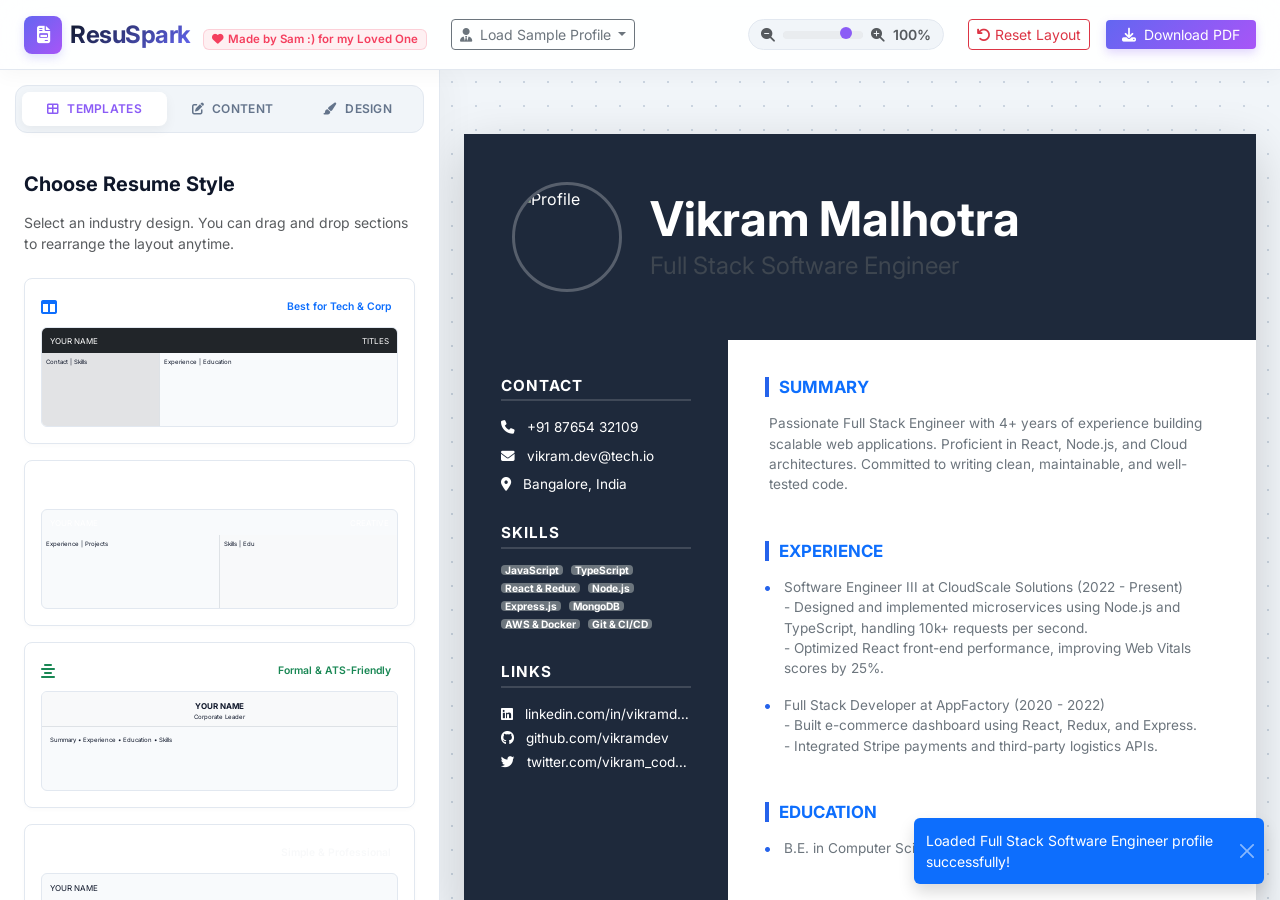
==== index.html @ ab0a23f7 "Initial commit of ResuSpark - Canva-Style Resume Builder" ====
<!DOCTYPE html>
<html lang="en">

<head>
    <meta charset="UTF-8">
    <meta name="viewport" content="width=device-width, initial-scale=1.0">
    <title>ResuSpark | Made by Sam :) for my Loved One</title>
    <!-- Google Fonts: Inter, Outfit, Fira Code, Grand Hotel, Playfair Display, Montserrat, Merriweather -->
    <link rel="preconnect" href="https://fonts.googleapis.com">
    <link rel="preconnect" href="https://fonts.gstatic.com" crossorigin>
    <link
        href="https://fonts.googleapis.com/css2?family=Fira+Code:wght@400;500&family=Grand+Hotel&family=Inter:wght@300;400;500;600;700&family=Merriweather:wght@300;400;700&family=Montserrat:wght@300;400;500;600;700&family=Outfit:wght@400;500;600;700&family=Playfair+Display:ital,wght@0,400;0,600;0,700;1,400&display=swap"
        rel="stylesheet">
    <!-- Bootstrap 5 CSS -->
    <link href="https://cdn.jsdelivr.net/npm/bootstrap@5.3.0/dist/css/bootstrap.min.css" rel="stylesheet">
    <!-- Font Awesome for Icons -->
    <link rel="stylesheet" href="https://cdnjs.cloudflare.com/ajax/libs/font-awesome/6.4.0/css/all.min.css">
    <link rel="stylesheet" href="style.css">
</head>

<body>

    <!-- Premium Floating Glass Navbar -->
    <header class="main-header py-3 px-4 d-flex justify-content-between align-items-center">
        <div class="logo d-flex align-items-center gap-4">
            <div class="d-flex align-items-center">
                <div class="logo-icon text-white rounded-3 me-2 d-flex align-items-center justify-content-center">
                    <i class="fas fa-file-invoice"></i>
                </div>
                <div>
                    <span class="fw-bold fs-4 logo-text">ResuSpark</span>
                    <span class="badge bg-love-soft text-love fs-xs ms-2 px-2 py-1"><i class="fas fa-heart me-1"></i>Made by Sam :) for my Loved One</span>
                </div>
            </div>

            <!-- Profile Dropdown (Moved to Left Side) -->
            <div class="dropdown">
                <button class="btn btn-outline-secondary btn-sm dropdown-toggle" type="button" id="profileDropdown" data-bs-toggle="dropdown" aria-expanded="false">
                    <i class="fas fa-user-tie me-2"></i>Load Sample Profile
                </button>
                <ul class="dropdown-menu shadow border-0" aria-labelledby="profileDropdown">
                    <li><a class="dropdown-item py-2" href="#" onclick="loadProfile('it')"><i class="fas fa-code me-2 text-primary"></i>IT & Software Engineer</a></li>
                    <li><a class="dropdown-item py-2" href="#" onclick="loadProfile('creative')"><i class="fas fa-paint-brush me-2 text-rose"></i>UI/UX Designer</a></li>
                    <li><a class="dropdown-item py-2" href="#" onclick="loadProfile('corporate')"><i class="fas fa-briefcase me-2 text-success"></i>Senior Project Manager</a></li>
                    <li><a class="dropdown-item py-2" href="#" onclick="loadProfile('marketing')"><i class="fas fa-bullhorn me-2 text-warning"></i>Growth Marketer</a></li>
                </ul>
            </div>
        </div>

        <div class="header-actions d-flex align-items-center gap-3">
            <!-- Zoom Controller (Canva Style) -->
            <div class="zoom-controls d-flex align-items-center gap-2 me-2">
                <i class="fas fa-search-minus text-muted small"></i>
                <input type="range" id="zoomRange" min="50" max="110" value="100" class="form-range" oninput="adjustZoom(this.value)">
                <i class="fas fa-search-plus text-muted small"></i>
                <span id="zoomVal" class="small fw-semibold text-muted" style="min-width: 35px;">100%</span>
            </div>
            
            <button id="resetLayoutBtn" onclick="resetLayout()" class="btn btn-outline-danger btn-sm" title="Reset layout and columns">
                <i class="fas fa-undo me-1"></i>Reset Layout
            </button>

            <button id="downloadBtn" onclick="printCV()" class="btn btn-primary btn-sm px-3 shadow-glow">
                <i class="fas fa-download me-2"></i>Download PDF
            </button>
        </div>
    </header>

    <main class="app-container">
        <!-- Left Editor Dashboard (Canva Style) -->
        <section id="cv-form" class="form-section d-flex flex-column">
            <!-- Navigation Tabs -->
            <div class="sidebar-tabs d-flex">
                <button class="tab-btn active flex-fill" onclick="switchTab('templates-tab')">
                    <i class="fas fa-th-large me-2"></i>Templates
                </button>
                <button class="tab-btn flex-fill" onclick="switchTab('content-tab')">
                    <i class="fas fa-edit me-2"></i>Content
                </button>
                <button class="tab-btn flex-fill" onclick="switchTab('design-tab')">
                    <i class="fas fa-paint-brush me-2"></i>Design
                </button>
            </div>

            <!-- Tab Panels -->
            <div class="tab-content flex-grow-1 p-4 overflow-y-auto">
                
                <!-- TEMPLATES TAB -->
                <div id="templates-tab" class="tab-pane active">
                    <h5 class="fw-bold mb-3">Choose Resume Style</h5>
                    <p class="text-muted small mb-4">Select an industry design. You can drag and drop sections to rearrange the layout anytime.</p>
                    
                    <div class="template-grid-list d-flex flex-column gap-3">
                        <!-- Modern Sidebar Card -->
                        <div class="template-card p-3 border rounded-3 cursor-pointer" onclick="selectTemplate('variant1')">
                            <div class="d-flex align-items-center justify-content-between mb-2">
                                <span class="fw-semibold text-white"><i class="fas fa-columns me-2 text-primary"></i>Modern Sidebar</span>
                                <span class="badge bg-primary-soft text-primary fs-xxs">Best for Tech & Corp</span>
                            </div>
                            <div class="template-card-preview border rounded position-relative overflow-hidden" style="height: 100px;">
                                <div class="bg-dark text-white p-2 d-flex justify-content-between align-items-center" style="height: 25px; font-size: 8px;">
                                    <span>YOUR NAME</span>
                                    <span>TITLES</span>
                                </div>
                                <div class="row g-0" style="height: 75px;">
                                    <div class="col-4 bg-secondary-subtle p-1 border-end" style="font-size: 6px;">Contact | Skills</div>
                                    <div class="col-8 p-1" style="font-size: 6px;">Experience | Education</div>
                                </div>
                            </div>
                        </div>

                        <!-- Sleek Split Card -->
                        <div class="template-card p-3 border rounded-3 cursor-pointer" onclick="selectTemplate('variant4')">
                            <div class="d-flex align-items-center justify-content-between mb-2">
                                <span class="fw-semibold text-white"><i class="fas fa-columns me-2 text-rose"></i>Sleek Split</span>
                                <span class="badge bg-rose-soft text-rose fs-xxs">Best for Creative</span>
                            </div>
                            <div class="template-card-preview border rounded position-relative overflow-hidden" style="height: 100px;">
                                <div class="bg-rose text-white p-2 d-flex justify-content-between align-items-center" style="height: 25px; font-size: 8px;">
                                    <span>YOUR NAME</span>
                                    <span>CREATIVE</span>
                                </div>
                                <div class="row g-0" style="height: 75px;">
                                    <div class="col-6 p-1 border-end" style="font-size: 6px;">Experience | Projects</div>
                                    <div class="col-6 p-1 bg-light" style="font-size: 6px;">Skills | Edu</div>
                                </div>
                            </div>
                        </div>

                        <!-- Classic Centered Card -->
                        <div class="template-card p-3 border rounded-3 cursor-pointer" onclick="selectTemplate('variant2')">
                            <div class="d-flex align-items-center justify-content-between mb-2">
                                <span class="fw-semibold text-white"><i class="fas fa-align-center me-2 text-success"></i>Classic Centered</span>
                                <span class="badge bg-success-soft text-success fs-xxs">Formal & ATS-Friendly</span>
                            </div>
                            <div class="template-card-preview border rounded position-relative overflow-hidden" style="height: 100px;">
                                <div class="p-2 text-center border-bottom bg-light" style="height: 35px; font-size: 8px; font-weight: bold;">
                                    <div>YOUR NAME</div>
                                    <div style="font-size: 6px; font-weight: normal;">Corporate Leader</div>
                                </div>
                                <div class="p-2" style="font-size: 6px;">
                                    <div>Summary &bull; Experience &bull; Education &bull; Skills</div>
                                </div>
                            </div>
                        </div>

                        <!-- Minimalist Card -->
                        <div class="template-card p-3 border rounded-3 cursor-pointer" onclick="selectTemplate('variant3')">
                            <div class="d-flex align-items-center justify-content-between mb-2">
                                <span class="fw-semibold text-white"><i class="fas fa-list me-2 text-white"></i>Minimalist Clean</span>
                                <span class="badge bg-dark-soft text-light fs-xxs">Simple & Professional</span>
                            </div>
                            <div class="template-card-preview border rounded position-relative overflow-hidden" style="height: 100px;">
                                <div class="p-2 border-bottom" style="height: 30px; font-size: 8px;">
                                    <div>YOUR NAME</div>
                                </div>
                                <div class="p-2" style="font-size: 6px;">
                                    <div>Summary | Experience | Projects</div>
                                </div>
                            </div>
                        </div>

                        <!-- Technical Grid Card -->
                        <div class="template-card p-3 border rounded-3 cursor-pointer" onclick="selectTemplate('variant5')">
                            <div class="d-flex align-items-center justify-content-between mb-2">
                                <span class="fw-semibold text-white"><i class="fas fa-th-large me-2 text-info"></i>Technical Grid</span>
                                <span class="badge bg-info-soft text-info fs-xxs">Compact Structured</span>
                            </div>
                            <div class="template-card-preview border rounded position-relative overflow-hidden" style="height: 100px;">
                                <div class="bg-dark text-white p-2" style="height: 25px; font-size: 8px;">
                                    <span>YOUR NAME | DEVELOPER</span>
                                </div>
                                <div class="row g-1 p-1" style="height: 75px;">
                                    <div class="col-6 border p-1" style="font-size: 5px;">Experience</div>
                                    <div class="col-6 border p-1" style="font-size: 5px;">Skills</div>
                                    <div class="col-6 border p-1" style="font-size: 5px;">Education</div>
                                    <div class="col-6 border p-1" style="font-size: 5px;">Projects</div>
                                </div>
                            </div>
                        </div>
                    </div>
                </div>

                <!-- CONTENT TAB -->
                <div id="content-tab" class="tab-pane d-none">
                    <h5 class="fw-bold mb-3">Resume Content</h5>
                    <p class="text-muted small mb-4">Fill in your information below or edit directly on the resume page on the right!</p>
                    
                    <div class="accordion" id="formAccordion">
                        <!-- Personal Info -->
                        <div class="accordion-item">
                            <h2 class="accordion-header">
                                <button class="accordion-button" type="button" data-bs-toggle="collapse" data-bs-target="#collapsePersonal">
                                    <i class="fas fa-user-circle me-2 text-primary"></i>Personal Information
                                </button>
                            </h2>
                            <div id="collapsePersonal" class="accordion-collapse collapse show" data-bs-parent="#formAccordion">
                                <div class="accordion-body">
                                    <div class="row g-3">
                                        <div class="col-md-6">
                                            <label class="form-label small fw-bold">Full Name</label>
                                            <input type="text" id="nameField" class="form-control form-control-sm" placeholder="e.g. Sam Malhotra">
                                        </div>
                                        <div class="col-md-6">
                                            <label class="form-label small fw-bold">Professional Title</label>
                                            <input type="text" id="clField" class="form-control form-control-sm" placeholder="e.g. Full Stack Developer">
                                        </div>
                                        <div class="col-md-6">
                                            <label class="form-label small fw-bold">Email</label>
                                            <input type="email" id="emailField" class="form-control form-control-sm" placeholder="e.g. sam.dev@tech.io">
                                        </div>
                                        <div class="col-md-6">
                                            <label class="form-label small fw-bold">Contact</label>
                                            <input type="text" id="contactField" class="form-control form-control-sm" placeholder="e.g. +91 87654 32109">
                                        </div>
                                        <div class="col-12">
                                            <label class="form-label small fw-bold">Address</label>
                                            <input type="text" id="addressField" class="form-control form-control-sm" placeholder="e.g. Bangalore, India">
                                        </div>
                                        <div class="col-12">
                                            <label class="form-label small fw-bold">Profile Photo</label>
                                            <input type="file" id="imgField" class="form-control form-control-sm" accept="image/*">
                                        </div>
                                    </div>
                                </div>
                            </div>
                        </div>

                        <!-- Links -->
                        <div class="accordion-item">
                            <h2 class="accordion-header">
                                <button class="accordion-button collapsed" type="button" data-bs-toggle="collapse" data-bs-target="#collapseLinks">
                                    <i class="fas fa-link me-2 text-primary"></i>Social Links
                                </button>
                            </h2>
                            <div id="collapseLinks" class="accordion-collapse collapse" data-bs-parent="#formAccordion">
                                <div class="accordion-body">
                                    <div class="row g-3">
                                        <div class="col-12">
                                            <label class="form-label small fw-bold">LinkedIn (URL)</label>
                                            <input type="text" id="linkField" class="form-control form-control-sm" placeholder="e.g. linkedin.com/in/samdev">
                                        </div>
                                        <div class="col-12">
                                            <label class="form-label small fw-bold">GitHub/Portfolio (URL)</label>
                                            <input type="text" id="fbField" class="form-control form-control-sm" placeholder="e.g. github.com/samdev">
                                        </div>
                                        <div class="col-12">
                                            <label class="form-label small fw-bold">Twitter/Social (URL)</label>
                                            <input type="text" id="instaField" class="form-control form-control-sm" placeholder="e.g. twitter.com/sam_codes">
                                        </div>
                                    </div>
                                </div>
                            </div>
                        </div>

                        <!-- Summary -->
                        <div class="accordion-item">
                            <h2 class="accordion-header">
                                <button class="accordion-button collapsed" type="button" data-bs-toggle="collapse" data-bs-target="#collapseObjective">
                                    <i class="fas fa-bullseye me-2 text-primary"></i>Professional Summary
                                </button>
                            </h2>
                            <div id="collapseObjective" class="accordion-collapse collapse" data-bs-parent="#formAccordion">
                                <div class="accordion-body">
                                    <textarea id="objectiveField" class="form-control form-control-sm" rows="4" placeholder="e.g. Passionate Full Stack Developer (Sam) with 4+ years of experience building web applications using React, Node.js, and AWS cloud architectures..."></textarea>
                                </div>
                            </div>
                        </div>

                        <!-- Skills -->
                        <div class="accordion-item">
                            <h2 class="accordion-header">
                                <button class="accordion-button collapsed" type="button" data-bs-toggle="collapse" data-bs-target="#collapseSkills">
                                    <i class="fas fa-tools me-2 text-primary"></i>Skills
                                </button>
                            </h2>
                            <div id="collapseSkills" class="accordion-collapse collapse" data-bs-parent="#formAccordion">
                                <div class="accordion-body">
                                    <div id="sk">
                                        <div class="input-group mb-2">
                                            <input type="text" class="form-control form-control-sm skField" placeholder="e.g. JavaScript">
                                            <button class="btn btn-outline-danger btn-sm" type="button" onclick="this.closest('.input-group').remove(); syncSkills()"><i class="fas fa-trash"></i></button>
                                        </div>
                                    </div>
                                    <button onclick="addNewSKfield()" class="btn btn-outline-primary btn-sm mt-2">
                                        <i class="fas fa-plus me-1"></i>Add Skill
                                    </button>
                                </div>
                            </div>
                        </div>

                        <!-- Education -->
                        <div class="accordion-item">
                            <h2 class="accordion-header">
                                <button class="accordion-button collapsed" type="button" data-bs-toggle="collapse" data-bs-target="#collapseEdu">
                                    <i class="fas fa-graduation-cap me-2 text-primary"></i>Education
                                </button>
                            </h2>
                            <div id="collapseEdu" class="accordion-collapse collapse" data-bs-parent="#formAccordion">
                                <div class="accordion-body">
                                    <div id="aq">
                                        <div class="education-block border-bottom pb-2 mb-2 position-relative">
                                            <textarea class="form-control form-control-sm aqField" rows="2" placeholder="e.g. Bachelor of Technology, ABC University (2020-2024)"></textarea>
                                            <button class="btn btn-link text-danger btn-sm position-absolute top-0 end-0 p-1" onclick="this.closest('.education-block').remove(); syncEducation()"><i class="fas fa-trash-alt"></i></button>
                                        </div>
                                    </div>
                                    <button onclick="addNewAQfield()" class="btn btn-outline-primary btn-sm mt-2">
                                        <i class="fas fa-plus me-1"></i>Add Education
                                    </button>
                                </div>
                            </div>
                        </div>

                        <!-- Experience -->
                        <div class="accordion-item">
                            <h2 class="accordion-header">
                                <button class="accordion-button collapsed" type="button" data-bs-toggle="collapse" data-bs-target="#collapseExp">
                                    <i class="fas fa-briefcase me-2 text-primary"></i>Work Experience
                                </button>
                            </h2>
                            <div id="collapseExp" class="accordion-collapse collapse" data-bs-parent="#formAccordion">
                                <div class="accordion-body">
                                    <div id="we">
                                        <div class="experience-block border-bottom pb-2 mb-2 position-relative">
                                            <textarea class="form-control form-control-sm weField" rows="3" placeholder="e.g. Software Intern at XYZ Corp - Worked on UI optimization..."></textarea>
                                            <button class="btn btn-link text-danger btn-sm position-absolute top-0 end-0 p-1" onclick="this.closest('.experience-block').remove(); syncExperience()"><i class="fas fa-trash-alt"></i></button>
                                        </div>
                                    </div>
                                    <button onclick="addNewWEfield()" class="btn btn-outline-primary btn-sm mt-2">
                                        <i class="fas fa-plus me-1"></i>Add Experience
                                    </button>
                                </div>
                            </div>
                        </div>

                        <!-- Projects -->
                        <div class="accordion-item">
                            <h2 class="accordion-header">
                                <button class="accordion-button collapsed" type="button" data-bs-toggle="collapse" data-bs-target="#collapseProj">
                                    <i class="fas fa-project-diagram me-2 text-primary"></i>Projects
                                </button>
                            </h2>
                            <div id="collapseProj" class="accordion-collapse collapse" data-bs-parent="#formAccordion">
                                <div class="accordion-body">
                                    <div id="pr">
                                        <div class="project-block border-bottom pb-2 mb-2 position-relative">
                                            <textarea class="form-control form-control-sm prField" rows="2" placeholder="e.g. E-commerce App - Built using React and Node.js"></textarea>
                                            <button class="btn btn-link text-danger btn-sm position-absolute top-0 end-0 p-1" onclick="this.closest('.project-block').remove(); syncProjects()"><i class="fas fa-trash-alt"></i></button>
                                        </div>
                                    </div>
                                    <button onclick="addNewPRfield()" class="btn btn-outline-primary btn-sm mt-2">
                                        <i class="fas fa-plus me-1"></i>Add Project
                                    </button>
                                </div>
                            </div>
                        </div>

                        <!-- Custom Section -->
                        <div class="accordion-item">
                            <h2 class="accordion-header">
                                <button class="accordion-button collapsed" type="button" data-bs-toggle="collapse" data-bs-target="#collapseCustom">
                                    <i class="fas fa-folder-plus me-2 text-primary"></i>Custom Sections
                                </button>
                            </h2>
                            <div id="collapseCustom" class="accordion-collapse collapse" data-bs-parent="#formAccordion">
                                <div class="accordion-body">
                                    <div id="custom-sections"></div>
                                    <button onclick="addCustomSection()" class="btn btn-outline-primary btn-sm mt-2 w-100 border-dashed">
                                        <i class="fas fa-plus-circle me-1"></i> Add Custom Section
                                    </button>
                                </div>
                            </div>
                        </div>
                    </div>
                </div>

                <!-- DESIGN TAB -->
                <div id="design-tab" class="tab-pane d-none">
                    <h5 class="fw-bold mb-3">Design Customizer</h5>
                    
                    <!-- Font Pairing selector -->
                    <div class="mb-4">
                        <label class="form-label small fw-bold">Typography / Fonts</label>
                        <select id="fontSelector" class="form-select form-select-sm" onchange="changeFontPairing()">
                            <option value="modern">Inter & Outfit (Modern & Clean)</option>
                            <option value="executive">Playfair Display & Merriweather (Executive)</option>
                            <option value="creative">Montserrat & Outfit (Creative & Geometric)</option>
                            <option value="technical">Fira Code & Inter (Developer Technical)</option>
                        </select>
                    </div>

                    <!-- Colors -->
                    <div class="mb-4 border-top pt-3 border-secondary">
                        <label class="form-label small fw-bold d-block mb-2">Preset Palettes</label>
                        <div class="d-flex flex-wrap gap-2 mb-3">
                            <button class="color-preset-btn" style="background: linear-gradient(135deg, #2563eb, #1e293b);" onclick="applyPalette('#2563eb', '#1e293b')" title="Ocean Blue"></button>
                            <button class="color-preset-btn" style="background: linear-gradient(135deg, #059669, #1f2937);" onclick="applyPalette('#059669', '#1f2937')" title="Forest Green"></button>
                            <button class="color-preset-btn" style="background: linear-gradient(135deg, #db2777, #1e293b);" onclick="applyPalette('#db2777', '#1e293b')" title="Sunset Rose"></button>
                            <button class="color-preset-btn" style="background: linear-gradient(135deg, #b45309, #1c1917);" onclick="applyPalette('#b45309', '#1c1917')" title="Royal Gold"></button>
                            <button class="color-preset-btn" style="background: linear-gradient(135deg, #4b5563, #111827);" onclick="applyPalette('#4b5563', '#111827')" title="Dark Slate"></button>
                        </div>

                        <div class="row g-2">
                            <div class="col-6">
                                <label class="form-label small">Theme Primary</label>
                                <div class="d-flex">
                                    <input type="color" id="primaryColorPicker" class="form-control form-control-color me-2" value="#2563eb">
                                    <span class="small align-self-center text-muted">Primary</span>
                                </div>
                            </div>
                            <div class="col-6">
                                <label class="form-label small">Text Color</label>
                                <div class="d-flex">
                                    <input type="color" id="textColorPicker" class="form-control form-control-color me-2" value="#1e293b">
                                    <span class="small align-self-center text-muted">Text</span>
                                </div>
                            </div>
                        </div>
                    </div>

                    <!-- Background Style -->
                    <div class="mb-4 border-top pt-3 border-secondary">
                        <label class="form-label small fw-bold">Page Canvas Background</label>
                        <select id="bgSelector" class="form-select form-select-sm" onchange="changeBackground()">
                            <option value="plain">Solid White</option>
                            <option value="dots">Subtle Dots</option>
                            <option value="grid">Technical Grid</option>
                            <option value="gradient">Soft Gradient</option>
                            <option value="texture">Paper Texture</option>
                        </select>
                    </div>

                    <!-- Layout Sizing Controls -->
                    <div class="mb-4 border-top pt-3 border-secondary">
                        <label class="form-label small fw-bold d-block mb-3">Layout Spacing</label>
                        
                        <div class="mb-3">
                            <div class="d-flex justify-content-between mb-1">
                                <label class="small text-secondary">Section Spacing</label>
                                <span id="sectionSpaceVal" class="small fw-semibold">12px</span>
                            </div>
                            <input type="range" class="form-range" id="sectionSpaceRange" min="4" max="28" value="12" oninput="adjustLayoutSpacing('section', this.value)">
                        </div>

                        <div class="mb-3">
                            <div class="d-flex justify-content-between mb-1">
                                <label class="small text-secondary">Font Size multiplier</label>
                                <span id="fontSizeVal" class="small fw-semibold">1.0</span>
                            </div>
                            <input type="range" class="form-range" id="fontSizeRange" min="0.8" max="1.3" step="0.05" value="1.0" oninput="adjustLayoutSpacing('font', this.value)">
                        </div>

                        <div class="mb-3">
                            <div class="d-flex justify-content-between mb-1">
                                <label class="small text-secondary">Photo Border Radius</label>
                                <span id="radiusVal" class="small fw-semibold">50%</span>
                            </div>
                            <input type="range" class="form-range" id="radiusRange" min="0" max="50" step="5" value="50" oninput="adjustLayoutSpacing('radius', this.value)">
                        </div>
                    </div>

                    <!-- Field Visibility -->
                    <div class="mb-4 border-top pt-3 border-secondary">
                        <label class="form-label small fw-bold d-block mb-2">Section Visibility</label>
                        
                        <div class="form-check form-switch mb-2">
                            <input class="form-check-input" type="checkbox" id="showPhoto" checked onchange="toggleField('photo')">
                            <label class="form-check-label small" for="showPhoto">Show Profile Image</label>
                        </div>
                        <div class="form-check form-switch mb-2">
                            <input class="form-check-input" type="checkbox" id="showAddress" checked onchange="toggleField('address')">
                            <label class="form-check-label small" for="showAddress">Show Address Details</label>
                        </div>
                        <div class="form-check form-switch mb-2">
                            <input class="form-check-input" type="checkbox" id="showSocial" checked onchange="toggleField('social')">
                            <label class="form-check-label small" for="showSocial">Show Social Links</label>
                        </div>
                        
                        <!-- Extra visibility hooks for direct edit controls -->
                        <div class="form-check form-switch mb-2">
                            <input class="form-check-input" type="checkbox" id="showObjective" checked onchange="toggleFieldSec('objective')">
                            <label class="form-check-label small" for="showObjective">Show Summary Section</label>
                        </div>
                        <div class="form-check form-switch mb-2">
                            <input class="form-check-input" type="checkbox" id="showExperience" checked onchange="toggleFieldSec('experience')">
                            <label class="form-check-label small" for="showExperience">Show Experience Section</label>
                        </div>
                        <div class="form-check form-switch mb-2">
                            <input class="form-check-input" type="checkbox" id="showEducation" checked onchange="toggleFieldSec('education')">
                            <label class="form-check-label small" for="showEducation">Show Education Section</label>
                        </div>
                        <div class="form-check form-switch mb-2">
                            <input class="form-check-input" type="checkbox" id="showProjects" checked onchange="toggleFieldSec('projects')">
                            <label class="form-check-label small" for="showProjects">Show Projects Section</label>
                        </div>
                    </div>
                </div>

            </div>
        </section>

        <!-- Right Preview Workspace (Canva Sheet Canvas) -->
        <section class="preview-section p-4">
            <div id="cv-template" class="resume-sheet shadow-lg template-modern bg-plain">
                
                <!-- Resume Header -->
                <div class="resume-header text-white p-5 d-flex align-items-center position-relative">
                    <div class="resume-photo-container me-4" id="photo-box">
                        <img src="https://via.placeholder.com/150" alt="Profile" id="imgTam" class="resume-photo">
                    </div>
                    <div class="header-name-box">
                        <h1 id="nameT2" class="display-5 fw-bold mb-0 text-white" contenteditable="true" data-field="nameField">Your Name</h1>
                        <p id="nameT3" class="fs-4 text-light-emphasis opacity-75 mb-0" contenteditable="true" data-field="clField">Professional Title</p>
                    </div>
                </div>

                <!-- Resume Body -->
                <div class="resume-body row g-0 flex-grow-1">
                    <!-- Left Sidebar Dropzone -->
                    <div id="left-dropzone" class="sidebar cv-dropzone col-4 p-4 text-white" data-dropzone="sidebar">
                        
                        <!-- Contact Section -->
                        <div class="cv-section" draggable="true" id="sec-contact" data-section="contact">
                            <div class="section-hover-controls">
                                <span class="drag-handle" title="Drag to Reorder"><i class="fas fa-grip-vertical"></i></span>
                                <button class="section-action-btn" onclick="moveSection('contact', 'up')" title="Move Up"><i class="fas fa-chevron-up"></i></button>
                                <button class="section-action-btn" onclick="moveSection('contact', 'down')" title="Move Down"><i class="fas fa-chevron-down"></i></button>
                                <button class="section-action-btn text-danger" onclick="hideSection('contact')" title="Hide Section"><i class="fas fa-eye-slash"></i></button>
                            </div>
                            <h5 class="fw-bold mb-3">CONTACT</h5>
                            <div class="section-content">
                                <p class="small mb-2"><i class="fas fa-phone me-2 text-white"></i><span id="contactT" contenteditable="true" data-field="contactField">+91 1234567890</span></p>
                                <p class="small mb-2 text-truncate"><i class="fas fa-envelope me-2 text-white"></i><span id="emailT" contenteditable="true" data-field="emailField">email@example.com</span></p>
                                <p class="small mb-0"><i class="fas fa-location-dot me-2 text-white"></i><span id="addressT" contenteditable="true" data-field="addressField">City, Country</span></p>
                            </div>
                        </div>

                        <!-- Skills Section -->
                        <div class="cv-section" draggable="true" id="sec-skills" data-section="skills">
                            <div class="section-hover-controls">
                                <span class="drag-handle" title="Drag to Reorder"><i class="fas fa-grip-vertical"></i></span>
                                <button class="section-action-btn" onclick="moveSection('skills', 'up')" title="Move Up"><i class="fas fa-chevron-up"></i></button>
                                <button class="section-action-btn" onclick="moveSection('skills', 'down')" title="Move Down"><i class="fas fa-chevron-down"></i></button>
                                <button class="section-action-btn text-danger" onclick="hideSection('skills')" title="Hide Section"><i class="fas fa-eye-slash"></i></button>
                            </div>
                            <h5 class="fw-bold mb-3">SKILLS</h5>
                            <div class="section-content">
                                <ul id="skT" class="list-unstyled mb-0 d-flex flex-wrap gap-1">
                                    <li class="badge bg-secondary mb-1 me-1">Skill 1</li>
                                    <li class="badge bg-secondary mb-1 me-1">Skill 2</li>
                                </ul>
                            </div>
                        </div>

                        <!-- Links Section -->
                        <div class="cv-section" draggable="true" id="sec-links" data-section="links">
                            <div class="section-hover-controls">
                                <span class="drag-handle" title="Drag to Reorder"><i class="fas fa-grip-vertical"></i></span>
                                <button class="section-action-btn" onclick="moveSection('links', 'up')" title="Move Up"><i class="fas fa-chevron-up"></i></button>
                                <button class="section-action-btn" onclick="moveSection('links', 'down')" title="Move Down"><i class="fas fa-chevron-down"></i></button>
                                <button class="section-action-btn text-danger" onclick="hideSection('links')" title="Hide Section"><i class="fas fa-eye-slash"></i></button>
                            </div>
                            <h5 class="fw-bold mb-3">LINKS</h5>
                            <div class="section-content small">
                                <p class="mb-1 text-truncate"><i class="fab fa-linkedin me-2 text-white"></i><a id="linkT" href="#" class="text-white text-decoration-none" contenteditable="true" data-field="linkField">linkedin.com/in/user</a></p>
                                <p class="mb-1 text-truncate"><i class="fab fa-github me-2 text-white"></i><a id="fbT" href="#" class="text-white text-decoration-none" contenteditable="true" data-field="fbField">github.com/user</a></p>
                                <p class="mb-0 text-truncate"><i class="fab fa-twitter me-2 text-white"></i><a id="instaT" href="#" class="text-white text-decoration-none" contenteditable="true" data-field="instaField">twitter.com/user</a></p>
                            </div>
                        </div>
                    </div>

                    <!-- Right Main Content Dropzone -->
                    <div id="right-dropzone" class="main-content cv-dropzone col-8 p-4 bg-white" data-dropzone="main">
                        
                        <!-- Objective / Summary Section -->
                        <div class="cv-section" draggable="true" id="sec-objective" data-section="objective">
                            <div class="section-hover-controls">
                                <span class="drag-handle" title="Drag to Reorder"><i class="fas fa-grip-vertical"></i></span>
                                <button class="section-action-btn" onclick="moveSection('objective', 'up')" title="Move Up"><i class="fas fa-chevron-up"></i></button>
                                <button class="section-action-btn" onclick="moveSection('objective', 'down')" title="Move Down"><i class="fas fa-chevron-down"></i></button>
                                <button class="section-action-btn text-danger" onclick="hideSection('objective')" title="Hide Section"><i class="fas fa-eye-slash"></i></button>
                            </div>
                            <h5 class="fw-bold text-primary mb-3">SUMMARY</h5>
                            <div class="section-content">
                                <p id="objectiveT" class="text-secondary small" contenteditable="true" data-field="objectiveField">Your professional summary will appear here...</p>
                            </div>
                        </div>

                        <!-- Experience Section -->
                        <div class="cv-section" draggable="true" id="sec-experience" data-section="experience">
                            <div class="section-hover-controls">
                                <span class="drag-handle" title="Drag to Reorder"><i class="fas fa-grip-vertical"></i></span>
                                <button class="section-action-btn" onclick="moveSection('experience', 'up')" title="Move Up"><i class="fas fa-chevron-up"></i></button>
                                <button class="section-action-btn" onclick="moveSection('experience', 'down')" title="Move Down"><i class="fas fa-chevron-down"></i></button>
                                <button class="section-action-btn text-danger" onclick="hideSection('experience')" title="Hide Section"><i class="fas fa-eye-slash"></i></button>
                            </div>
                            <h5 class="fw-bold text-primary mb-3">EXPERIENCE</h5>
                            <div class="section-content">
                                <ul id="weT" class="list-unstyled small text-secondary">
                                    <li>Loading work experience...</li>
                                </ul>
                            </div>
                        </div>

                        <!-- Education Section -->
                        <div class="cv-section" draggable="true" id="sec-education" data-section="education">
                            <div class="section-hover-controls">
                                <span class="drag-handle" title="Drag to Reorder"><i class="fas fa-grip-vertical"></i></span>
                                <button class="section-action-btn" onclick="moveSection('education', 'up')" title="Move Up"><i class="fas fa-chevron-up"></i></button>
                                <button class="section-action-btn" onclick="moveSection('education', 'down')" title="Move Down"><i class="fas fa-chevron-down"></i></button>
                                <button class="section-action-btn text-danger" onclick="hideSection('education')" title="Hide Section"><i class="fas fa-eye-slash"></i></button>
                            </div>
                            <h5 class="fw-bold text-primary mb-3">EDUCATION</h5>
                            <div class="section-content">
                                <ul id="aqT" class="list-unstyled small text-secondary">
                                    <li>Loading education details...</li>
                                </ul>
                            </div>
                        </div>

                        <!-- Projects Section -->
                        <div class="cv-section" draggable="true" id="sec-projects" data-section="projects">
                            <div class="section-hover-controls">
                                <span class="drag-handle" title="Drag to Reorder"><i class="fas fa-grip-vertical"></i></span>
                                <button class="section-action-btn" onclick="moveSection('projects', 'up')" title="Move Up"><i class="fas fa-chevron-up"></i></button>
                                <button class="section-action-btn" onclick="moveSection('projects', 'down')" title="Move Down"><i class="fas fa-chevron-down"></i></button>
                                <button class="section-action-btn text-danger" onclick="hideSection('projects')" title="Hide Section"><i class="fas fa-eye-slash"></i></button>
                            </div>
                            <h5 class="fw-bold text-primary mb-3">PROJECTS</h5>
                            <div class="section-content">
                                <ul id="prT" class="list-unstyled small text-secondary">
                                    <li>Loading project details...</li>
                                </ul>
                            </div>
                        </div>
                    </div>
                </div>

            </div>
        </section>
    </main>

    <!-- Toast Notification for actions -->
    <div class="toast-container position-fixed bottom-0 end-0 p-3" style="z-index: 1050;">
        <div id="actionToast" class="toast align-items-center text-white bg-primary border-0" role="alert" aria-live="assertive" aria-atomic="true">
            <div class="d-flex">
                <div class="toast-body" id="toastMessage">
                    Action executed successfully.
                </div>
                <button type="button" class="btn-close btn-close-white me-2 m-auto" data-bs-dismiss="toast" aria-label="Close"></button>
            </div>
        </div>
    </div>

    <!-- Bootstrap & Custom Scripts -->
    <script src="https://cdn.jsdelivr.net/npm/bootstrap@5.3.0/dist/js/bootstrap.bundle.min.js"></script>
    <script src="script.js"></script>
</body>

</html>
---- style.css ----
/* --- RESUMECANVAS STUDIO PREMIUM DESIGN SYSTEM (LIGHT THEME) --- */
:root {
    /* Editor Light Theme UI Colors */
    --ui-primary: #8b5cf6; /* Violet Accent */
    --ui-primary-hover: #7c3aed;
    --ui-dark: #f8fafc; /* Soft White-Grey Backdrop */
    --ui-bg: #ffffff; /* Pure White Editor Sidebar */
    --ui-panel: #f8fafc; /* Panel Content BG */
    --ui-border: #e2e8f0; /* Clean Grey Border */
    --ui-text: #0f172a; /* Slate 900 Text */
    --ui-text-muted: #64748b; /* Slate 500 Muted Text */
    --ui-glow: rgba(139, 92, 246, 0.12);

    /* Default Resume Scoped Variables */
    --resume-primary: #2563eb;
    --resume-accent: #3b82f6;
    --resume-text: #1e293b;
    --resume-text-muted: #64748b;
    --resume-bg: #ffffff;
    --sidebar-bg: #1e293b;

    /* Dynamic Layout Spacing & Font Sizing */
    --section-spacing: 12px;
    --font-scale: 1.0;
    --photo-radius: 50%;
}

* {
    margin: 0;
    padding: 0;
    box-sizing: border-box;
}

/* Custom Scrollbars */
::-webkit-scrollbar {
    width: 6px;
    height: 6px;
}
::-webkit-scrollbar-track {
    background: var(--ui-panel);
}
::-webkit-scrollbar-thumb {
    background: #cbd5e1;
    border-radius: 4px;
}
::-webkit-scrollbar-thumb:hover {
    background: var(--ui-primary);
}

body {
    font-family: 'Inter', sans-serif;
    background-color: var(--ui-dark);
    color: var(--ui-text);
    overflow: hidden;
    height: 100vh;
}

/* --- PREMIUM FLOATING GLASS NAVBAR (LIGHT THEME) --- */
.main-header {
    position: relative;
    z-index: 1050;
    background: rgba(255, 255, 255, 0.85) !important;
    backdrop-filter: blur(20px) saturate(180%);
    -webkit-backdrop-filter: blur(20px) saturate(180%);
    border-bottom: 1px solid var(--ui-border);
    height: 70px;
    box-shadow: 0 4px 20px rgba(0, 0, 0, 0.04);
}

.logo-icon {
    width: 38px;
    height: 38px;
    background: linear-gradient(135deg, #6366f1, #a855f7) !important;
    border-radius: 10px;
    font-size: 1.1rem;
    box-shadow: 0 4px 10px rgba(99, 102, 241, 0.2);
    color: white !important;
}

.logo-text {
    background: linear-gradient(135deg, #0f172a, #6366f1);
    -webkit-background-clip: text;
    background-clip: text;
    -webkit-text-fill-color: transparent;
    letter-spacing: -0.5px;
}

.bg-purple-soft {
    background-color: rgba(139, 92, 246, 0.08);
    border: 1px solid rgba(139, 92, 246, 0.15);
}

.text-purple {
    color: #7c3aed !important;
    font-weight: 500;
}

.bg-love-soft {
    background-color: rgba(244, 63, 94, 0.08) !important;
    border: 1px solid rgba(244, 63, 94, 0.18) !important;
}

.text-love {
    color: #f43f5e !important;
    font-weight: 600;
}

.fs-xs {
    font-size: 0.72rem;
}

.fs-xxs {
    font-size: 0.65rem;
    font-weight: 600;
}

/* Zoom Slider Canva Style */
.zoom-controls {
    background: #f1f5f9;
    padding: 4px 12px;
    border-radius: 20px;
    border: 1px solid var(--ui-border);
}

.zoom-controls input[type="range"] {
    width: 80px;
    height: 4px;
    background: #cbd5e1;
    border-radius: 2px;
    cursor: pointer;
}

.zoom-controls input[type="range"]::-webkit-slider-thumb {
    width: 12px;
    height: 12px;
    background: var(--ui-primary);
}

.shadow-glow {
    background: linear-gradient(135deg, #6366f1, #a855f7) !important;
    border: none !important;
    color: white !important;
    transition: transform 0.2s, box-shadow 0.2s;
    box-shadow: 0 4px 10px rgba(139, 92, 246, 0.25);
}

.shadow-glow:hover {
    transform: translateY(-1px);
    box-shadow: 0 6px 15px rgba(139, 92, 246, 0.4);
}

/* --- APP CONTAINER LAYOUT --- */
.app-container {
    display: flex;
    height: calc(100vh - 70px);
    width: 100vw;
    overflow: hidden;
}

/* Left Editor Panel */
.form-section {
    position: relative;
    z-index: 1000;
    width: 440px;
    min-width: 440px;
    background-color: var(--ui-bg);
    border-right: 1px solid var(--ui-border);
    height: 100%;
    box-shadow: 10px 0 30px rgba(0, 0, 0, 0.03);
}

/* Sidebar Tab Switching (Modern Rounded Capsule Style) */
.sidebar-tabs {
    background-color: #f1f5f9;
    padding: 6px;
    border-radius: 12px;
    margin: 15px;
    border: 1px solid var(--ui-border) !important;
}

.tab-btn {
    background: transparent;
    border: none;
    color: #64748b;
    font-size: 0.75rem;
    font-weight: 600;
    padding: 8px 16px;
    border-radius: 8px;
    transition: all 0.2s cubic-bezier(0.4, 0, 0.2, 1);
    letter-spacing: 0.3px;
    text-transform: uppercase;
}

.tab-btn i {
    transition: transform 0.2s ease;
}

.tab-btn:hover {
    color: var(--ui-text);
}

.tab-btn.active {
    color: var(--ui-primary);
    background: #ffffff;
    box-shadow: 0 4px 12px rgba(0, 0, 0, 0.05), inset 0 1px 1px rgba(255, 255, 255, 1);
}

/* Tab Panels */
.tab-pane {
    animation: fadeIn 0.25s ease-in-out;
}

@keyframes fadeIn {
    from { opacity: 0; transform: translateY(4px); }
    to { opacity: 1; transform: translateY(0); }
}

/* Modern Accordion overrides */
.accordion {
    --bs-accordion-bg: transparent;
    --bs-accordion-border-color: #e2e8f0;
    --bs-accordion-btn-color: #334155;
    --bs-accordion-btn-bg: #ffffff;
    --bs-accordion-active-color: #7c3aed;
    --bs-accordion-active-bg: rgba(139, 92, 246, 0.05);
}

.accordion-item {
    border: 1px solid var(--ui-border) !important;
    background: #ffffff !important;
    border-radius: 12px !important;
    margin-bottom: 0.75rem;
    overflow: hidden;
    transition: all 0.25s cubic-bezier(0.4, 0, 0.2, 1);
}

.accordion-item:hover {
    border-color: rgba(139, 92, 246, 0.3) !important;
    box-shadow: 0 4px 12px rgba(139, 92, 246, 0.03);
}

.accordion-button {
    padding: 1rem 1.3rem;
    font-size: 0.88rem;
    font-weight: 600;
    box-shadow: none !important;
}

.accordion-button::after {
    background-image: url("data:image/svg+xml,%3csvg xmlns='http://www.w3.org/2000/svg' viewBox='0 0 16 16' fill='%2364748b'%3e%3cpath fill-rule='evenodd' d='M1.646 4.646a.5.5 0 0 1 .708 0L8 10.293l5.646-5.647a.5.5 0 0 1 .708.708l-6 6a.5.5 0 0 1-.708 0l-6-6a.5.5 0 0 1 0-.708z'/%3e%3c/svg%3e") !important;
    filter: none !important;
}

.accordion-button:not(.collapsed) {
    border-bottom: 1px solid var(--ui-border) !important;
}

/* Light Mode Inputs */
.form-control {
    background-color: #ffffff !important;
    border: 1px solid #cbd5e1 !important;
    color: #0f172a;
    border-radius: 8px;
    font-size: 0.85rem;
    padding: 0.5rem 0.75rem;
    transition: all 0.2s ease;
}

.form-control:focus {
    background-color: #ffffff !important;
    border-color: var(--ui-primary) !important;
    color: #0f172a;
    box-shadow: 0 0 10px var(--ui-glow) !important;
}

.form-control::placeholder {
    color: #94a3b8;
}

.form-label {
    color: #475569;
    font-size: 0.75rem;
    font-weight: 600;
    letter-spacing: 0.3px;
    margin-bottom: 0.4rem;
}

.btn-outline-primary {
    color: var(--ui-primary);
    border-color: var(--ui-primary);
}

.btn-outline-primary:hover {
    background-color: var(--ui-primary);
    border-color: var(--ui-primary);
    color: white;
}

/* Templates Tab Grids */
.template-card {
    border: 1px solid var(--ui-border) !important;
    background-color: #ffffff;
    transition: all 0.3s cubic-bezier(0.4, 0, 0.2, 1);
    position: relative;
    box-shadow: 0 2px 4px rgba(0, 0, 0, 0.02);
}

.template-card::before {
    content: '';
    position: absolute;
    top: 0;
    left: 0;
    right: 0;
    height: 3px;
    background: linear-gradient(90deg, #6366f1, #a855f7);
    opacity: 0;
    transition: opacity 0.3s;
}

.template-card:hover {
    border-color: rgba(139, 92, 246, 0.3) !important;
    transform: translateY(-3px);
    box-shadow: 0 10px 20px rgba(0, 0, 0, 0.06), 0 0 10px rgba(139, 92, 246, 0.05);
}

.template-card-preview {
    background: #f8fafc;
    border: 1px solid var(--ui-border) !important;
    border-radius: 6px;
}

/* Color presets circular buttons */
.color-preset-btn {
    width: 30px;
    height: 30px;
    border-radius: 50%;
    border: 2px solid #ffffff;
    cursor: pointer;
    box-shadow: 0 2px 4px rgba(0,0,0,0.1);
    transition: transform 0.2s, border-color 0.2s, box-shadow 0.2s;
}

.color-preset-btn:hover {
    transform: scale(1.15);
    border-color: var(--ui-primary);
    box-shadow: 0 0 10px rgba(139, 92, 246, 0.2);
}

.form-control-color {
    padding: 0;
    width: 44px;
    height: 28px;
    border: 1px solid #cbd5e1;
    border-radius: 6px;
    overflow: hidden;
    cursor: pointer;
}

/* Switches and sliders UI */
.form-check-input {
    background-color: #e2e8f0;
    border: 1px solid #cbd5e1;
    cursor: pointer;
}

.form-check-input:checked {
    background-color: var(--ui-primary);
    border-color: var(--ui-primary);
}

.form-range::-webkit-slider-thumb {
    background: var(--ui-primary);
}

/* --- RIGHT WORKSPACE / CANVASES (LIGHT MODE WORKSPACE) --- */
.preview-section {
    flex-grow: 1;
    background-color: #f1f5f9; /* Soft Light Workspace Background */
    background-image: radial-gradient(#cbd5e1 1.5px, transparent 1.5px);
    background-size: 24px 24px;
    display: flex;
    justify-content: center;
    align-items: flex-start;
    overflow-y: auto;
    height: 100%;
}

/* Centering sheet card */
.resume-sheet {
    width: 210mm;
    min-height: 297mm;
    background: var(--resume-bg);
    color: var(--resume-text);
    box-shadow: 0 15px 40px rgba(0, 0, 0, 0.08); /* Soft shadows for light mode */
    margin: 2.5rem auto;
    display: flex;
    flex-direction: column;
    position: relative;
    transform-origin: top center;
    transition: transform 0.25s cubic-bezier(0.25, 0.8, 0.25, 1);
}

/* --- INTERACTIVE CANVAS HOVER & DRAG STYLES --- */
.cv-section {
    position: relative;
    padding: var(--section-spacing) 12px;
    margin-bottom: 4px;
    border: 1px dashed transparent;
    border-radius: 8px;
    transition: border-color 0.2s, background-color 0.2s;
}

.cv-section:hover {
    border-color: var(--ui-primary);
    background-color: rgba(139, 92, 246, 0.03);
}

/* Canvas Floating Toolbar for sections */
.cv-section .section-hover-controls {
    position: absolute;
    top: -16px;
    left: 12px;
    display: none;
    z-index: 100;
    background: #ffffff;
    border: 1px solid rgba(139, 92, 246, 0.25);
    padding: 3px 8px;
    border-radius: 20px;
    box-shadow: 0 8px 24px rgba(0, 0, 0, 0.08), 0 0 8px rgba(139, 92, 246, 0.08);
    align-items: center;
    gap: 6px;
    backdrop-filter: blur(6px);
    animation: springPop 0.22s cubic-bezier(0.34, 1.56, 0.64, 1);
}

@keyframes springPop {
    from { opacity: 0; transform: scale(0.8) translateY(6px); }
    to { opacity: 1; transform: scale(1) translateY(0); }
}

.cv-section:hover .section-hover-controls {
    display: flex;
}

.cv-section .drag-handle {
    cursor: grab;
    color: var(--ui-primary);
    font-size: 0.75rem;
    padding: 2px 4px;
    display: flex;
    align-items: center;
}

.cv-section .drag-handle:active {
    cursor: grabbing;
}

.cv-section .section-action-btn {
    background: transparent;
    border: none;
    color: #94a3b8;
    font-size: 0.7rem;
    padding: 2px 4px;
    transition: color 0.15s;
    cursor: pointer;
    display: flex;
    align-items: center;
}

.cv-section .section-action-btn:hover {
    color: var(--ui-text);
}

.cv-section .section-action-btn.text-danger:hover {
    color: #f43f5e !important;
}

.cv-section.dragging {
    opacity: 0.35;
    border: 2px dashed var(--ui-primary);
    background-color: rgba(139, 92, 246, 0.05);
}

.cv-dropzone {
    min-height: 120px;
    transition: background-color 0.2s ease;
}

.cv-dropzone.drag-over {
    background-color: rgba(139, 92, 246, 0.03) !important;
    border: 2px dashed var(--ui-primary);
}

/* Inline Direct Editing Highlight */
[contenteditable="true"] {
    outline: none;
    border-radius: 4px;
    padding: 0 4px;
    transition: background-color 0.2s, box-shadow 0.2s;
}

[contenteditable="true"]:hover {
    background-color: rgba(37, 99, 235, 0.06);
    box-shadow: 0 0 0 1px rgba(37, 99, 235, 0.12);
}

[contenteditable="true"]:focus {
    background-color: rgba(37, 99, 235, 0.1);
    box-shadow: 0 0 0 2px var(--resume-primary);
}

/* --- CANVAS FLOATING FORMATTING TOOLBAR --- */
.canvas-text-toolbar {
    position: absolute;
    display: none;
    background: #ffffff;
    border: 1px solid rgba(0, 0, 0, 0.06);
    border-radius: 10px;
    padding: 6px;
    gap: 4px;
    z-index: 2000;
    box-shadow: 0 10px 25px -5px rgba(0, 0, 0, 0.1), 0 8px 10px -6px rgba(0, 0, 0, 0.08);
    align-items: center;
    backdrop-filter: blur(8px);
}

.canvas-text-toolbar .toolbar-btn {
    background: transparent;
    border: none;
    color: #475569;
    width: 28px;
    height: 28px;
    font-size: 0.8rem;
    border-radius: 6px;
    display: flex;
    align-items: center;
    justify-content: center;
    cursor: pointer;
    transition: background 0.15s, color 0.15s;
}

.canvas-text-toolbar .toolbar-btn:hover {
    background: #f1f5f9;
    color: var(--ui-primary);
}

/* --- DYNAMIC RESUME LAYOUT STYLE OVERRIDES --- */

/* Photo Styling */
.resume-photo-container {
    width: 110px;
    height: 110px;
    border-radius: var(--photo-radius);
    overflow: hidden;
    border: 3px solid rgba(255, 255, 255, 0.25);
    flex-shrink: 0;
    transition: border-radius 0.3s;
}

.resume-photo {
    width: 100%;
    height: 100%;
    object-fit: cover;
}

.no-photo .resume-photo-container {
    display: none !important;
}

.no-photo .resume-header {
    text-align: center;
    justify-content: center !important;
}

.no-photo .header-name-box {
    margin-left: 0 !important;
    text-align: center;
}

/* Sidebar morphing headers depending on placement */
.sidebar .cv-section h5 {
    color: white;
    font-size: calc(0.95rem * var(--font-scale));
    font-weight: 700;
    border-bottom: 2px solid rgba(255, 255, 255, 0.15);
    padding-bottom: 4px;
    margin-bottom: 12px;
    letter-spacing: 1px;
    text-transform: uppercase;
}

.main-content .cv-section h5 {
    color: var(--resume-primary);
    font-size: calc(1.05rem * var(--font-scale));
    font-weight: 700;
    border-left: 4px solid var(--resume-primary);
    padding-left: 10px;
    margin-bottom: 12px;
    text-transform: uppercase;
}

/* Dynamic sizes for inner lists */
.resume-sheet ul, .resume-sheet p {
    font-size: calc(0.85rem * var(--font-scale));
    line-height: 1.5;
}

.resume-sheet li {
    margin-bottom: calc(var(--section-spacing) * 0.4);
    position: relative;
}

/* Bullet list stylings in main content */
.main-content ul {
    list-style: none;
    padding-left: 15px;
}

.main-content ul li::before {
    content: "\f111";
    font-family: "Font Awesome 6 Free";
    font-weight: 900;
    font-size: 5px;
    position: absolute;
    left: -15px;
    top: 8px;
    color: var(--resume-primary);
}

.sidebar ul {
    list-style: none;
    padding-left: 0;
}

/* --- TYPOGRAPHY PAIRINGS --- */
.font-modern {
    --font-heading: 'Outfit', sans-serif;
    --font-body: 'Inter', sans-serif;
}
.font-modern #nameT2, .font-modern #nameT3, .font-modern h5 {
    font-family: var(--font-heading);
}
.font-modern .resume-body {
    font-family: var(--font-body);
}

.font-executive {
    --font-heading: 'Playfair Display', serif;
    --font-body: 'Merriweather', serif;
}
.font-executive #nameT2, .font-executive #nameT3, .font-executive h5 {
    font-family: var(--font-heading);
}
.font-executive .resume-body {
    font-family: var(--font-body);
}

.font-creative {
    --font-heading: 'Montserrat', sans-serif;
    --font-body: 'Outfit', sans-serif;
}
.font-creative #nameT2, .font-creative #nameT3, .font-creative h5 {
    font-family: var(--font-heading);
    letter-spacing: 1px;
}
.font-creative .resume-body {
    font-family: var(--font-body);
}

.font-technical {
    --font-heading: 'Inter', sans-serif;
    --font-body: 'Fira Code', monospace;
}
.font-technical #nameT2, .font-technical #nameT3, .font-technical h5 {
    font-family: var(--font-heading);
}
.font-technical .resume-body {
    font-family: var(--font-body);
    font-size: calc(0.8rem * var(--font-scale));
}

/* --- TEMPLATE LAYOUT SHIFT OVERRIDES --- */

/* Modern Sidebar (variant 1) - Default */
.template-modern {
    display: flex !important;
    flex-direction: column !important;
}
.template-modern .resume-header {
    background-color: var(--sidebar-bg) !important;
}
.template-modern .sidebar {
    background-color: var(--sidebar-bg) !important;
    color: white !important;
}
.template-modern .main-content {
    background-color: var(--resume-bg) !important;
    color: var(--resume-text) !important;
}

/* Sleek Split (variant 4) */
.template-sidebar {
    display: flex !important;
    flex-direction: column !important;
}
.template-sidebar .resume-header {
    background-color: var(--resume-primary) !important;
    color: white !important;
    padding-bottom: 2rem !important;
    padding-top: 2.5rem !important;
}
.template-sidebar .resume-body {
    flex-direction: row-reverse !important;
}
.template-sidebar .sidebar {
    background-color: #f8fafc !important;
    color: var(--resume-text) !important;
    border-left: 1px solid #e2e8f0;
}
.template-sidebar .sidebar .cv-section h5 {
    color: var(--resume-primary) !important;
    border-bottom: 2px solid var(--resume-primary) !important;
}
.template-sidebar .main-content {
    background-color: var(--resume-bg) !important;
    color: var(--resume-text) !important;
}

/* Classic Centered (variant 2) */
.template-classic {
    display: block !important;
}
.template-classic .resume-header {
    background: transparent !important;
    color: var(--resume-text) !important;
    border-bottom: 2px solid var(--resume-primary);
    text-align: center;
    flex-direction: column !important;
    padding: 2.5rem !important;
}
.template-classic .resume-header h1 {
    color: var(--resume-text) !important;
}
.template-classic .resume-header p {
    color: var(--resume-primary) !important;
}
.template-classic .resume-photo-container {
    margin: 0 auto 1rem !important;
}
.template-classic .resume-body {
    display: block !important;
}
.template-classic .sidebar,
.template-classic .main-content {
    width: 100% !important;
    background: transparent !important;
    color: var(--resume-text) !important;
    padding: 2rem 3rem !important;
}
.template-classic .sidebar .cv-section h5 {
    color: var(--resume-primary) !important;
    border-left: 4px solid var(--resume-primary) !important;
    border-bottom: none !important;
    padding-left: 10px !important;
}

/* Minimalist Clean (variant 3) */
.template-minimal {
    display: block !important;
}
.template-minimal .resume-header {
    background: transparent !important;
    color: var(--resume-text) !important;
    border: none !important;
    padding: 3rem 4rem 1rem 4rem !important;
}
.template-minimal .resume-header h1 {
    color: var(--resume-text) !important;
}
.template-minimal .resume-photo-container {
    display: none !important;
}
.template-minimal .resume-body {
    display: block !important;
}
.template-minimal .sidebar,
.template-minimal .main-content {
    width: 100% !important;
    background: transparent !important;
    color: var(--resume-text) !important;
    padding: 1.5rem 4rem !important;
}
.template-minimal .sidebar .cv-section h5 {
    color: var(--resume-text) !important;
    border-bottom: 1.5px solid var(--resume-text) !important;
    border-left: none !important;
}
.template-minimal .main-content .cv-section h5 {
    color: var(--resume-text) !important;
    border-left: 4px solid var(--resume-text) !important;
}

/* Technical Grid (variant 5) */
.template-grid .resume-header {
    background: #0f172a !important;
    padding: 2rem 3rem !important;
}
.template-grid .resume-body {
    display: grid !important;
    grid-template-columns: 1fr 1fr !important;
    gap: 15px !important;
    padding: 25px !important;
    background-color: #ffffff !important;
}
.template-grid .sidebar,
.template-grid .main-content {
    width: 100% !important;
    background: transparent !important;
    color: var(--resume-text) !important;
    padding: 0 !important;
    display: flex !important;
    flex-direction: column !important;
}
.template-grid .cv-section {
    border: 1px solid #cbd5e1 !important;
    border-radius: 6px !important;
    padding: 15px !important;
    margin-bottom: 0 !important;
    background: #f8fafc !important;
}
.template-grid .sidebar .cv-section h5,
.template-grid .main-content .cv-section h5 {
    color: var(--resume-primary) !important;
    border-left: 3px solid var(--resume-primary) !important;
    border-bottom: none !important;
    padding-left: 8px !important;
}

/* --- BACKGROUND PATTERNS --- */
.bg-plain {
    background: var(--resume-bg) !important;
}

.bg-dots {
    background-color: var(--resume-bg) !important;
    background-image: radial-gradient(#cbd5e1 1.2px, transparent 1.2px) !important;
    background-size: 16px 16px !important;
}

.bg-grid {
    background-color: var(--resume-bg) !important;
    background-image: linear-gradient(#f1f5f9 1px, transparent 1px), linear-gradient(90deg, #f1f5f9 1px, transparent 1px) !important;
    background-size: 20px 20px !important;
}

.bg-gradient {
    background: linear-gradient(135deg, var(--resume-bg) 0%, #f1f5f9 100%) !important;
}

.bg-texture {
    background: url('https://www.transparenttextures.com/patterns/natural-paper.png'), var(--resume-bg) !important;
}

/* --- PRINT OPTIMIZATIONS --- */
@media print {
    @page {
        margin: 0;
        size: A4;
    }

    body {
        background: white !important;
        color: #000 !important;
        margin: 0 !important;
        padding: 0 !important;
        height: auto !important;
        width: auto !important;
        overflow: visible !important;
        -webkit-print-color-adjust: exact !important;
        print-color-adjust: exact !important;
    }

    .main-header,
    .form-section,
    footer,
    .toast-container,
    .section-hover-controls,
    .floating-toolbar,
    .zoom-controls,
    .canvas-text-toolbar {
        display: none !important;
    }

    .app-container {
        display: block !important;
        height: auto !important;
        width: 100% !important;
        margin: 0 !important;
        padding: 0 !important;
        overflow: visible !important;
    }

    .preview-section {
        background: white !important;
        background-image: none !important;
        padding: 0 !important;
        margin: 0 !important;
        height: auto !important;
        overflow: visible !important;
        display: block !important;
        width: 100% !important;
    }

    .resume-sheet {
        margin: 0 !important;
        box-shadow: none !important;
        width: 100% !important;
        min-height: 297mm !important;
        border: none !important;
        transform: scale(1) !important;
        page-break-after: always;
        background-color: var(--resume-bg) !important;
    }

    [contenteditable="true"] {
        background-color: transparent !important;
        box-shadow: none !important;
    }
    
    .cv-section {
        border: none !important;
        background-color: transparent !important;
        padding: var(--section-spacing) 0 !important;
    }
}
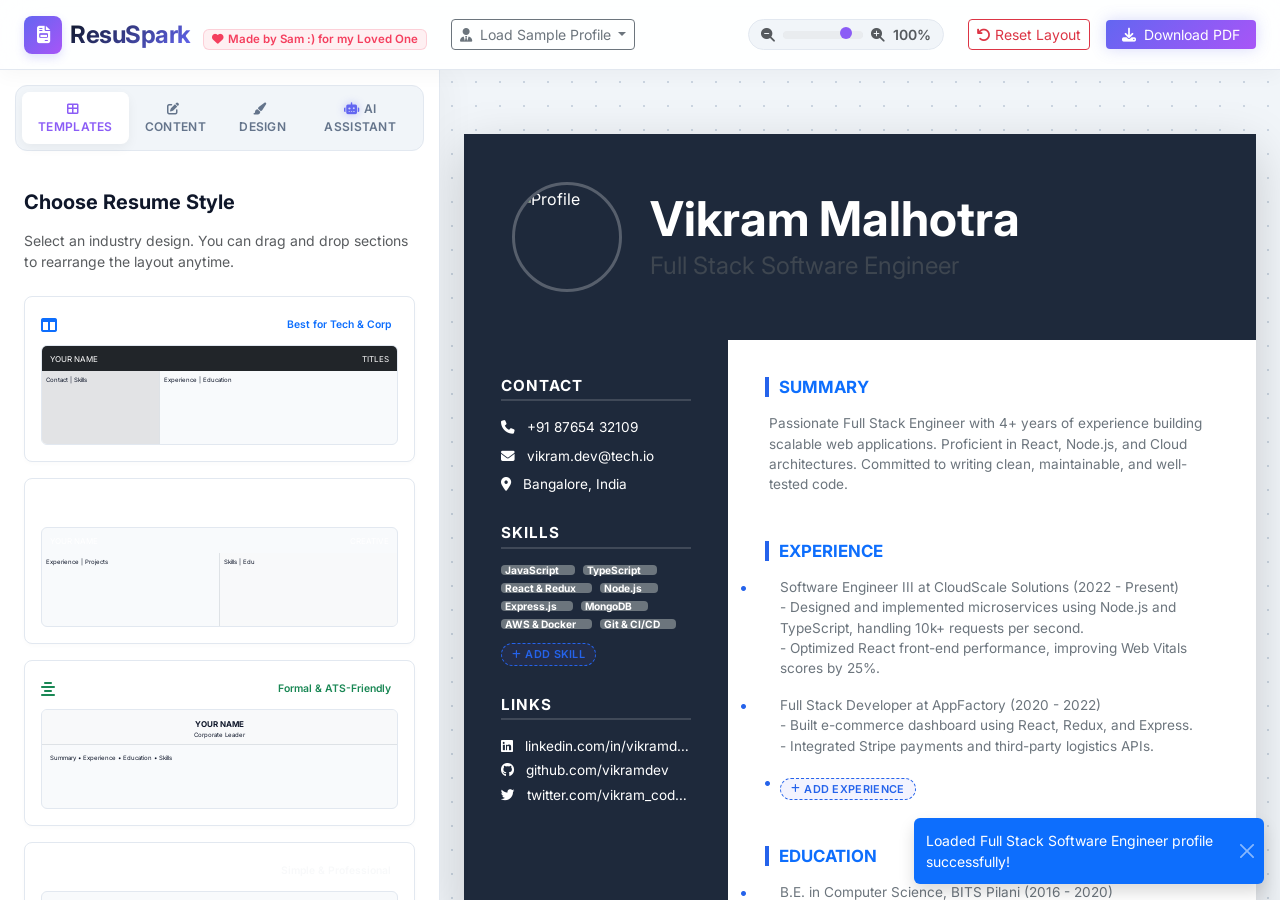
==== commit a4a621e9: "Integrate Gemini AI Assistant and interactive field editing" ====
--- a/index.html
+++ b/index.html
@@ -72,13 +72,16 @@
             <!-- Navigation Tabs -->
             <div class="sidebar-tabs d-flex">
                 <button class="tab-btn active flex-fill" onclick="switchTab('templates-tab')">
-                    <i class="fas fa-th-large me-2"></i>Templates
+                    <i class="fas fa-th-large me-1"></i><span class="d-none d-lg-inline">Templates</span>
                 </button>
                 <button class="tab-btn flex-fill" onclick="switchTab('content-tab')">
-                    <i class="fas fa-edit me-2"></i>Content
+                    <i class="fas fa-edit me-1"></i><span class="d-none d-lg-inline">Content</span>
                 </button>
                 <button class="tab-btn flex-fill" onclick="switchTab('design-tab')">
-                    <i class="fas fa-paint-brush me-2"></i>Design
+                    <i class="fas fa-paint-brush me-1"></i><span class="d-none d-lg-inline">Design</span>
+                </button>
+                <button class="tab-btn flex-fill" onclick="switchTab('ai-tab')">
+                    <i class="fas fa-robot text-primary-glow me-1"></i><span class="d-none d-lg-inline">AI Assistant</span>
                 </button>
             </div>
 
@@ -496,6 +499,73 @@
                     </div>
                 </div>
 
+                <!-- AI ASSISTANT TAB -->
+                <div id="ai-tab" class="tab-pane d-none">
+                    <h5 class="fw-bold mb-3"><i class="fas fa-robot me-2 text-primary"></i>AI ResuSpark Assistant</h5>
+                    <p class="text-muted small mb-4">Apni details Hinglish, Hindi, Bengali ya kisi bhi language me likhein, AI automatically aapka resume update kar dega!</p>
+                    
+                    <!-- API Key Configuration card -->
+                    <div class="card bg-dark border-secondary mb-4 text-white">
+                        <div class="card-body p-3">
+                            <div class="d-flex justify-content-between align-items-center mb-2">
+                                <span class="small fw-bold"><i class="fas fa-key text-warning me-2"></i>Gemini API Key</span>
+                                <span id="apiKeyBadge" class="badge bg-danger-soft text-danger fs-xxs">Not Configured</span>
+                            </div>
+                            <div id="apiKeySetupContainer">
+                                <p class="text-muted fs-xs mb-3">AI features use karne ke liye, aapko ek free API key generate karni hogi.</p>
+                                <div class="input-group input-group-sm mb-2">
+                                    <input type="password" id="geminiApiKeyInput" class="form-control bg-secondary text-white border-secondary" placeholder="Enter Gemini API Key...">
+                                    <button class="btn btn-primary" onclick="saveGeminiApiKey()"><i class="fas fa-save"></i> Save</button>
+                                </div>
+                                <div class="d-flex justify-content-between">
+                                    <a href="https://aistudio.google.com/" target="_blank" class="fs-xs text-primary-glow text-decoration-none"><i class="fas fa-external-link-alt me-1"></i>Get Free API Key (10s)</a>
+                                </div>
+                            </div>
+                            <div id="apiKeyActiveContainer" class="d-none">
+                                <div class="d-flex justify-content-between align-items-center">
+                                    <span class="fs-xs text-success"><i class="fas fa-check-circle me-1"></i>Connected to Gemini</span>
+                                    <button class="btn btn-link text-warning p-0 fs-xs text-decoration-none" onclick="editGeminiApiKey()"><i class="fas fa-edit me-1"></i>Edit Key</button>
+                                </div>
+                            </div>
+                        </div>
+                    </div>
+
+                    <!-- AI Input Section -->
+                    <div id="aiAssistantContainer" class="opacity-50 pointer-events-none">
+                        <div class="mb-3">
+                            <label class="form-label small fw-bold">Describe yourself or update info</label>
+                            <textarea id="aiInputText" class="form-control form-control-sm text-white bg-dark border-secondary" rows="6" placeholder="E.g., Mera naam Amit Sharma hai. Maine 2024 me IIT Delhi se B.Tech kiya Computer Science me IIT Delhi se..."></textarea>
+                        </div>
+                        
+                        <!-- Examples/Presets -->
+                        <div class="mb-3">
+                            <label class="form-label fs-xs text-secondary d-block">Quick Examples (Click to Try):</label>
+                            <div class="d-flex flex-column gap-2">
+                                <button class="btn btn-outline-secondary btn-xs text-start p-2 fs-xxs text-light" onclick="loadAiExample(1)">
+                                    <strong>Hinglish (Full Profile):</strong> "Mera naam Amit Sharma hai..."
+                                </button>
+                                <button class="btn btn-outline-secondary btn-xs text-start p-2 fs-xxs text-light" onclick="loadAiExample(2)">
+                                    <strong>English (Update Experience):</strong> "Please add a new experience to my resume..."
+                                </button>
+                            </div>
+                        </div>
+
+                        <button id="aiProcessBtn" onclick="processResumeWithAi()" class="btn btn-primary btn-sm w-100 shadow-glow py-2">
+                            <i class="fas fa-magic me-2"></i>Magic Update Resume
+                        </button>
+                        
+                        <!-- Status Log -->
+                        <div id="aiStatusLog" class="mt-3 p-3 bg-dark border-secondary rounded d-none" style="max-height: 150px; overflow-y: auto;">
+                            <div class="d-flex align-items-center gap-2 mb-2" id="aiStatusHeader">
+                                <div class="spinner-border spinner-border-sm text-primary" role="status"></div>
+                                <span class="small fw-bold text-white" id="aiStatusTitle">Analyzing input...</span>
+                            </div>
+                            <ul class="list-unstyled mb-0 fs-xs text-muted" id="aiStatusList">
+                            </ul>
+                        </div>
+                    </div>
+                </div>
+
             </div>
         </section>
 
--- a/style.css
+++ b/style.css
@@ -932,4 +932,126 @@
         background-color: transparent !important;
         padding: var(--section-spacing) 0 !important;
     }
+
+    .no-print,
+    .delete-item-btn,
+    .delete-list-item-btn,
+    .add-preview-item-btn {
+        display: none !important;
+    }
+}
+
+/* --- PREMIUM AI ASSISTANT & PREVIEW EDITS --- */
+.text-primary-glow {
+    color: #6366f1;
+    text-shadow: 0 0 8px rgba(99, 102, 241, 0.4);
+}
+
+.text-success-glow {
+    color: #10b981;
+    text-shadow: 0 0 8px rgba(16, 185, 129, 0.4);
+}
+
+.shadow-glow {
+    box-shadow: 0 0 15px rgba(99, 102, 241, 0.25);
+    transition: all 0.3s ease;
+}
+
+.shadow-glow:hover {
+    box-shadow: 0 0 20px rgba(99, 102, 241, 0.45);
+}
+
+/* Skills badge delete option */
+.preview-item {
+    transition: all 0.2s cubic-bezier(0.4, 0, 0.2, 1);
+}
+
+.preview-item:hover {
+    background-color: #ef4444 !important; /* turns red on hover */
+    color: white !important;
+    padding-right: 1.5rem !important;
+}
+
+.preview-item .delete-item-btn {
+    position: absolute;
+    right: 4px;
+    top: 50%;
+    transform: translateY(-50%) scale(0.7);
+    opacity: 0;
+    transition: all 0.2s ease;
+    background: transparent;
+    border: none;
+    color: white !important;
+    font-size: 0.65rem;
+    padding: 0;
+    cursor: pointer;
+    line-height: 1;
+}
+
+.preview-item:hover .delete-item-btn {
+    opacity: 1;
+    transform: translateY(-50%) scale(1);
+}
+
+/* List section items (Experience, Education, Projects) */
+.preview-list-item {
+    position: relative;
+    padding-left: 24px !important;
+    margin-left: -24px !important;
+    border-radius: 6px;
+    transition: all 0.2s ease;
+}
+
+.preview-list-item:hover {
+    background-color: rgba(239, 68, 68, 0.04) !important;
+}
+
+.preview-list-item .delete-list-item-btn {
+    position: absolute;
+    left: -2px;
+    top: 4px;
+    opacity: 0;
+    color: #ef4444 !important;
+    background: transparent;
+    border: none;
+    font-size: 0.75rem;
+    cursor: pointer;
+    transition: all 0.2s ease;
+    padding: 2px;
+    border-radius: 4px;
+}
+
+.preview-list-item:hover .delete-list-item-btn {
+    opacity: 1;
+    left: 4px;
+}
+
+/* Add Item Button in Preview */
+.add-preview-item-btn {
+    background: rgba(99, 102, 241, 0.08);
+    color: var(--resume-primary, #6366f1) !important;
+    border: 1px dashed var(--resume-primary, #6366f1) !important;
+    border-radius: 12px;
+    font-size: 0.68rem;
+    font-weight: 600;
+    padding: 2px 10px;
+    cursor: pointer;
+    transition: all 0.2s ease;
+    display: inline-flex;
+    align-items: center;
+    gap: 4px;
+    margin-top: 6px;
+    text-transform: uppercase;
+    letter-spacing: 0.3px;
+}
+
+.add-preview-item-btn:hover {
+    background: var(--resume-primary, #6366f1);
+    color: white !important;
+    border-style: solid !important;
+    box-shadow: 0 4px 12px rgba(99, 102, 241, 0.15);
+}
+
+.add-preview-item-btn i {
+    font-size: 0.6rem;
 }
